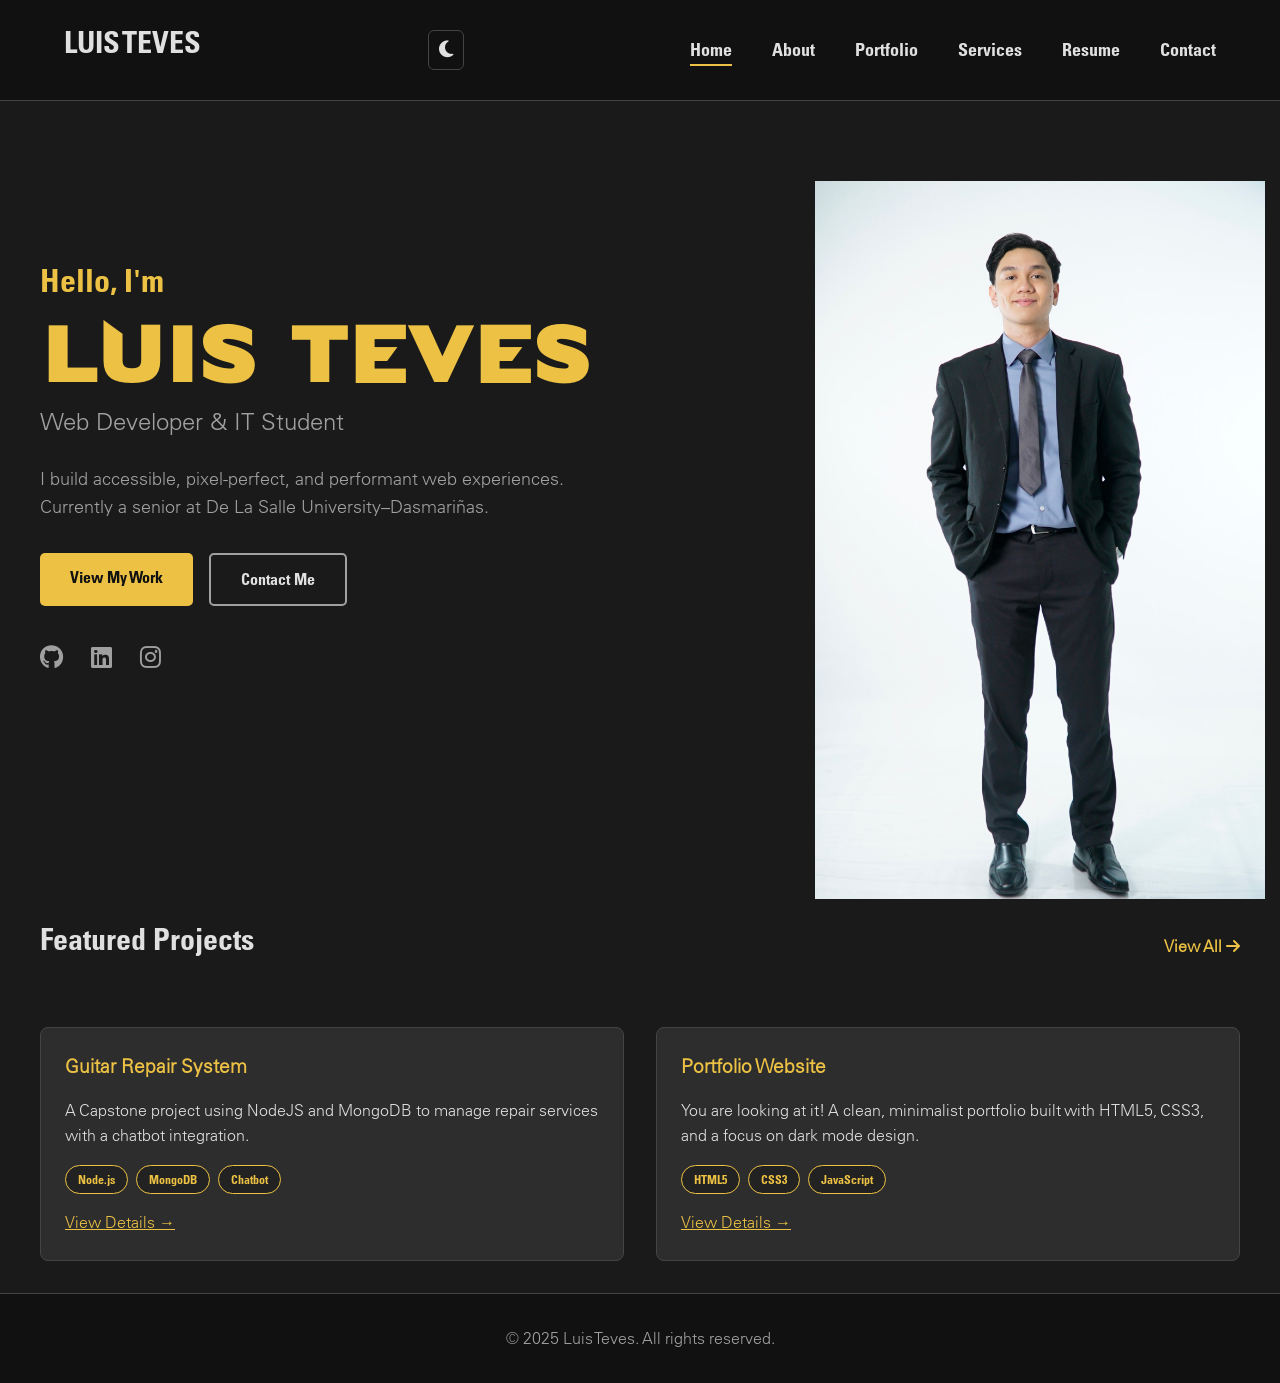
==== index.html @ 1cbe29d7 "Add files via upload" ====
<!DOCTYPE html>
<html lang="en">
<head>
    <meta charset="UTF-8">
    <meta name="viewport" content="width=device-width, initial-scale=1.0">
    <title>Luis Teves | Web Developer & IT Student</title>
    <meta name="description" content="Portfolio of Luis Teves — a web developer and IT student at De La Salle University–Dasmariñas building accessible, pixel-perfect web experiences.">
    <meta property="og:title" content="Luis Teves | Web Developer & IT Student">
    <meta property="og:description" content="Building accessible, pixel-perfect, and performant web experiences.">
    <meta property="og:type" content="website">
    <meta property="og:url" content="https://teyveys.github.io">
    <meta property="og:image" content="assets/images/luis-formal.jpeg">
    <meta name="twitter:card" content="summary_large_image">
    <link rel="icon" type="image/svg+xml" href="assets/favicon.svg">
    <link rel="stylesheet" href="css/style.css">
    <link rel="stylesheet" href="https://cdnjs.cloudflare.com/ajax/libs/font-awesome/6.5.1/css/all.min.css">
</head>

<body>
    <nav class="navbar">
        <h2>LUIS TEVES</h2>
        <div class="nav-actions">
            <button id="theme-toggle" aria-label="Toggle theme"><i class="fa-solid fa-moon"></i></button>
            <button class="hamburger" id="hamburger" aria-label="Menu">
                <span></span><span></span><span></span>
            </button>
        </div>
        <ul class="nav-links">
            <li><a href="index.html" class="active">Home</a></li>
            <li><a href="pages/about.html">About</a></li>
            <li><a href="pages/projects.html">Portfolio</a></li>
            <li><a href="pages/services.html">Services</a></li>
            <li><a href="pages/resume.html">Resume</a></li>
            <li><a href="pages/contact.html">Contact</a></li>
        </ul>
    </nav>

    <header class="hero-section container fade-in">
        <div class="hero-text">
            <h4>Hello, I'm</h4>
            <h1>Luis Teves</h1>
            <h3 class="highlight">Web Developer & IT Student</h3>
            <p>
                I build accessible, pixel-perfect, and performant web experiences. 
                Currently a senior at De La Salle University–Dasmariñas.
            </p>
            
            <div class="hero-buttons">
                <a href="pages/projects.html" class="btn btn-primary">View My Work</a>
                <a href="pages/contact.html" class="btn btn-secondary">Contact Me</a>
            </div>

            <div class="social-icons">
                <a href="https://github.com/teyveys" target="_blank" rel="noopener" aria-label="GitHub"><i class="fa-brands fa-github"></i></a>
                <a href="https://www.linkedin.com/in/luis-teves-995ab5284/" target="_blank" rel="noopener" aria-label="LinkedIn"><i class="fa-brands fa-linkedin"></i></a>
                <a href="https://www.instagram.com/luuisteves/" target="_blank" rel="noopener" aria-label="Instagram"><i class="fa-brands fa-instagram"></i></a>
            </div>
        </div>

        <div class="hero-image">
            <img src="assets/images/luis-formal.jpeg" alt="Luis Teves">
        </div>
    </header>

    <section class="container" id="featured">
        <div class="section-header fade-in">
            <h2>Featured Projects</h2>
            <a href="pages/projects.html" class="view-all">View All <i class="fa-solid fa-arrow-right"></i></a>
        </div>

        <div class="project-grid">
            <div class="project-card fade-in">
                <h3>Guitar Repair System</h3>
                <p>A Capstone project using NodeJS and MongoDB to manage repair services with a chatbot integration.</p>
                <div class="tech-badges">
                    <span class="tech-badge">Node.js</span>
                    <span class="tech-badge">MongoDB</span>
                    <span class="tech-badge">Chatbot</span>
                </div>
                <a href="pages/projects.html" style="color: var(--accent)">View Details &rarr;</a>
            </div>

            <div class="project-card fade-in">
                <h3>Portfolio Website</h3>
                <p>You are looking at it! A clean, minimalist portfolio built with HTML5, CSS3, and a focus on dark mode design.</p>
                <div class="tech-badges">
                    <span class="tech-badge">HTML5</span>
                    <span class="tech-badge">CSS3</span>
                    <span class="tech-badge">JavaScript</span>
                </div>
                <a href="pages/projects.html" style="color: var(--accent)">View Details &rarr;</a>
            </div>
        </div>
    </section>

    <footer>
        <p>&copy; 2025 Luis Teves. All rights reserved.</p>
    </footer>

    <button id="back-to-top" aria-label="Back to top"><i class="fa-solid fa-arrow-up"></i></button>

    <div class="lightbox-overlay" id="lightbox-overlay">
        <button id="lightbox-close" aria-label="Close">&times;</button>
        <img id="lightbox-img" src="" alt="Enlarged view">
    </div>

    <script src="js/script.js"></script>
</body>
</html>
---- css/style.css ----
/* ==== VARIABLES for Minimalist Gray Theme ==== */
:root {
    --bg-color: #1a1a1a;        
    --nav-bg: #111111;          
    --card-bg: #2d2d2d;        
    --text-main: #e0e0e0;       
    --text-muted: #a0a0a0;      
    --accent: #edc244;          
    --border-color: #444;
    --input-bg: #222;
    --shadow: rgba(0,0,0,0.3);
    --font-heading: "Dark Universe", sans-serif;
    --font-body: "UniversLight", sans-serif;
    --font-bold: "UniversBold", sans-serif;
}

.light-theme {
    --bg-color: #f5f5f5;
    --nav-bg: #ffffff;
    --card-bg: #ffffff;
    --text-main: #222222;
    --text-muted: #666666;
    --accent: #c9a227;
    --border-color: #ddd;
    --input-bg: #f0f0f0;
    --shadow: rgba(0,0,0,0.1);
}

* {
    margin: 0;
    padding: 0;
    box-sizing: border-box;
}

html, body {
    width: 100%;
    background-color: var(--bg-color);
    color: var(--text-main);
    font-family: var(--font-body);
    line-height: 1.6;
    overflow-x: hidden;
}

/* ==== FONTS ==== */
@font-face {
  font-family: "Dark Universe";
  src: url("../assets/fonts/dark-universe/Darkuniverse-axpAo.otf") format("truetype");
}

@font-face {
  font-family: "UniversBold";
  src: url("../assets/fonts/univers/UniversCnBold.ttf") format("truetype");
  font-weight: normal;
  font-style: normal;
}

@font-face {
  font-family: "UniversRegular";
  src: url("../assets/fonts/univers/UniversCnRg.ttf") format("truetype");
  font-weight: normal;
  font-style: normal;
}

@font-face {
  font-family: "UniversLight";
  src: url("../assets/fonts/univers/UniversLight.ttf") format("truetype");
  font-weight: normal;
  font-style: normal;
}

h1 {
    font-family: var(--font-heading);
    font-size: 60px;
    text-align: center;
    margin: 32px 0;
    color: var(--accent);
}

h2 {
    font-family: var(--font-bold);
    font-size: 30px;
    margin-bottom: 1rem;
    color: var(--text-main);
}

/* ==== NAVBAR ==== */
.navbar {
    display: flex;
    align-items: center;
    justify-content: space-between;
    background-color: var(--nav-bg);
    padding: 18px 5%;
    border-bottom: 1px solid var(--border-color);
    position: relative;
}

.nav-links {
    list-style: none;
    display: flex;
    gap: 40px; 
}

.nav-links a {
    color: var(--text-main);
    text-decoration: none;
    font-family: var(--font-bold);
    font-size: 18px;
    position: relative;
    padding: 5px 0;
}

.nav-links a::after {
    content: "";
    position: absolute;
    left: 0;
    bottom: 0;
    width: 0%;
    height: 2px;
    background-color: var(--accent);
    transition: width 0.3s ease;
}

.nav-links a:hover::after,
.nav-links li a.active::after {
    width: 100%;
}

/* ==== THEME TOGGLE & HAMBURGER ==== */
.nav-actions {
    display: flex;
    align-items: center;
    gap: 12px;
}

#theme-toggle {
    background: none;
    border: 1px solid var(--border-color);
    color: var(--text-main);
    font-size: 1.2rem;
    padding: 8px 10px;
    border-radius: 6px;
    cursor: pointer;
    transition: all 0.3s ease;
}

#theme-toggle:hover {
    border-color: var(--accent);
    color: var(--accent);
}

.hamburger {
    display: none;
    flex-direction: column;
    gap: 5px;
    background: none;
    border: none;
    cursor: pointer;
    padding: 4px;
}

.hamburger span {
    display: block;
    width: 25px;
    height: 2px;
    background: var(--text-main);
    border-radius: 2px;
    transition: all 0.3s ease;
}

.hamburger.active span:nth-child(1) {
    transform: rotate(45deg) translate(5px, 5px);
}

.hamburger.active span:nth-child(2) {
    opacity: 0;
}

.hamburger.active span:nth-child(3) {
    transform: rotate(-45deg) translate(5px, -5px);
}

/* ==== LAYOUT UTILITIES ==== */
.container {
    max-width: 1200px;
    margin: 0 auto;
    padding-top: 16px;
}

section {
    margin-bottom: 4rem;
}

/* ==== PROJECT GRID (For pages/projects.html) ==== */
.project-grid {
    display: grid;
    grid-template-columns: repeat(auto-fit, minmax(300px, 1fr));
    gap: 2rem;
    padding: 2rem 0;
}

.project-card {
    background-color: var(--card-bg);
    padding: 1.5rem;
    border-radius: 8px;
    border: 1px solid var(--border-color);
    transition: transform 0.3s ease, box-shadow 0.3s ease;
}

.project-card:hover {
    box-shadow: 0 8px 25px var(--shadow);
}

.project-card:hover {
    transform: translateY(-5px);
    border-color: var(--accent);
}

.project-card h3 {
    margin-bottom: 1rem;
    color: var(--accent);
}

/* ==== PROJECT THUMBNAILS ==== */
.project-thumb {
    width: 100%;          
    height: 200px;       
    object-fit: cover;    
    border-radius: 8px;  
    margin-bottom: 1.5rem;
    border: 1px solid var(--border-color); 
    transition: transform 0.3s ease;
    cursor: pointer;
}


/* Optional: Slight zoom on the image when hovering the card */
.project-card:hover .project-thumb {
    transform: scale(1.03);
}

/* ==== TECH STACK BADGES ==== */
.tech-badges {
    display: flex;
    flex-wrap: wrap;
    gap: 0.5rem;
    margin: 1rem 0;
}

.tech-badge {
    background: var(--input-bg);
    color: var(--accent);
    font-size: 0.75rem;
    padding: 4px 12px;
    border-radius: 50px;
    border: 1px solid var(--accent);
    font-family: var(--font-bold);
}

.project-links {
    display: flex;
    gap: 1rem;
    margin-top: 0.5rem;
}

.project-links a {
    color: var(--text-muted);
    text-decoration: none;
    font-size: 0.9rem;
    font-family: var(--font-bold);
    transition: color 0.3s;
}

.project-links a:hover {
    color: var(--accent);
}

/* ==== FILTER TABS ==== */
.filter-tabs {
    display: flex;
    justify-content: center;
    gap: 0.8rem;
    margin-bottom: 2rem;
    flex-wrap: wrap;
}

.filter-tab {
    background: none;
    border: 1px solid var(--border-color);
    color: var(--text-muted);
    padding: 8px 20px;
    border-radius: 50px;
    cursor: pointer;
    font-family: var(--font-bold);
    font-size: 0.9rem;
    transition: all 0.3s ease;
}

.filter-tab:hover,
.filter-tab.active {
    border-color: var(--accent);
    color: var(--accent);
    background: var(--input-bg);
}

/* ==== RESUME SECTION (For pages/about.html or resume) ==== */
.resume-container {
    background-color: var(--card-bg);
    padding: 2rem;
    border-radius: 8px;
    text-align: center;
}

.btn-download {
    display: inline-block;
    background-color: var(--accent);
    color: var(--nav-bg);
    padding: 12px 24px;
    text-decoration: none;
    font-weight: bold;
    border-radius: 4px;
    margin-bottom: 20px;
    transition: background 0.3s;
}

.btn-download:hover {
    background-color: #fff;
}

/* ==== FOOTER ==== */
footer {
    background-color: var(--nav-bg);
    color: var(--text-muted);
    text-align: center;
    padding: 2rem;
    margin-top: auto; 
    border-top: 1px solid var(--border-color);
}

/* ==== CONTACT PAGE STYLES ==== */
.contact-grid {
    display: grid;
    grid-template-columns: repeat(auto-fit, minmax(250px, 1fr));
    gap: 1.5rem;
    max-width: 800px; 
    margin: 0 auto;
    padding-bottom: 30px;  
}

.contact-card {
    background-color: var(--card-bg);
    padding: 2rem;
    border-radius: 8px;
    text-align: center;
    text-decoration: none; 
    border: 1px solid var(--border-color);
    transition: all 0.3s ease;
    display: flex;
    flex-direction: column;
    align-items: center;
    justify-content: center;
}

/* ==== CONTACT ICONS STYLING ==== */

/* Style the Icon (<i> tag) */
.contact-card i {
    font-size: 3rem; 
    margin-bottom: 1rem;
    color: var(--text-main);
    transition: transform 0.3s ease, color 0.3s ease;
}

/* Hover Effect: Icon turns Gold and floats up */
.contact-card:hover i {
    color: var(--accent);
    transform: scale(1.1); 
}

/* Make the text smaller/subtle since the icon does the talking */
.contact-card p {
    font-family: var(--font-bold);
    color: var(--text-muted);
}

.contact-card p {
    color: var(--text-muted);
    font-size: 0.9rem;
}

/* Hover Effect: Gold Border and Text */
.contact-card:hover {
    border-color: var(--accent);
    transform: translateY(-5px);
    background-color: var(--input-bg);
}

.contact-card:hover h3 {
    color: var(--accent);
}

/* ==== HERO SECTION ==== */
.hero-section {
    display: flex;
    align-items: flex-start;
    justify-content: space-between;
    min-height: 72vh; 
    padding-top: 80px;
}

/* Left Side: Text */
.hero-text {
    flex: 1;
    max-width: 600px;
    padding-top: 74px;
}

.hero-text h4 {
    color: var(--accent);
    font-size: 2rem;
    font-family: var(--font-bold);
    margin-bottom: 0.5rem;
}

.hero-text h1 {
    text-align: left; 
    margin: 0;
    font-size: 5rem;
    line-height: 1.1;
}

.hero-text .highlight {
    color: var(--text-muted);
    font-size: 1.5rem;
    margin-bottom: 1.5rem;
    font-weight: normal;
}

.hero-text p {
    color: var(--text-muted);
    margin-bottom: 2rem;
    font-size: 1.1rem;
    max-width: 90%;
}

/* Right Side: Image */
.hero-image {
    flex: 1;
    display: flex;
    justify-content: center;
    position: relative;
    transform: translateX(100px);
}

.hero-image img {
    width: 100%;
    max-width: 450px;
}

/* ==== BUTTONS ==== */
.hero-buttons {
    display: flex;
    gap: 1rem;
    margin-bottom: 2rem;
}

.btn {
    padding: 12px 30px;
    border-radius: 5px;
    text-decoration: none;
    font-weight: bold;
    font-family: var(--font-bold);
    transition: all 0.3s ease;
}

/* Primary Button (Gold) */
.btn-primary {
    background-color: var(--accent);
    color: #111;
}

.btn-primary:hover {
    background-color: #fff;
    transform: translateY(-3px);
}

/* Secondary Button (Outline) */
.btn-secondary {
    border: 2px solid var(--text-muted);
    color: var(--text-main);
}

.btn-secondary:hover {
    border-color: var(--accent);
    color: var(--accent);
    transform: translateY(-3px);
}

/* ==== SOCIAL ICONS (HERO) ==== */
.social-icons a {
    color: var(--text-muted);
    font-size: 1.5rem;
    margin-right: 1.5rem;
    transition: color 0.3s;
}

.social-icons a:hover {
    color: var(--accent);
}

/* ==== SECTION HEADER (Featured Projects) ==== */
.section-header {
    display: flex;
    justify-content: space-between;
    align-items: center;
    margin-bottom: 1rem;
}

.view-all {
    color: var(--accent);
    text-decoration: none;
    font-weight: bold;
    transition: margin-right 0.3s;
}

.view-all:hover {
    margin-right: -5px; 
}

/* ==== SERVICES WORKFLOW ==== */
.workflow-container {
    display: flex;
    justify-content: space-between;
    flex-wrap: wrap;
    gap: 1rem;
    margin-top: 2rem;
    text-align: center;
}

.step {
    flex: 1;
    min-width: 200px;
    background: var(--input-bg);
    padding: 2rem;
    border-radius: 8px;
    position: relative;
    border: 1px solid var(--border-color);
}

.step span {
    font-size: 3rem;
    font-weight: bold;
    color: #333; /* Dark number in background */
    display: block;
    margin-bottom: -10px;
}

.step h3 {
    color: var(--accent);
    margin-bottom: 0.5rem;
}

/* ==== BACK TO TOP BUTTON ==== */
#back-to-top {
    position: fixed;
    bottom: 30px;
    right: 30px;
    width: 45px;
    height: 45px;
    border-radius: 50%;
    background: var(--accent);
    color: #111;
    border: none;
    font-size: 1.2rem;
    cursor: pointer;
    opacity: 0;
    visibility: hidden;
    transform: translateY(20px);
    transition: all 0.3s ease;
    z-index: 999;
}

#back-to-top.show {
    opacity: 1;
    visibility: visible;
    transform: translateY(0);
}

#back-to-top:hover {
    background: #fff;
    transform: translateY(-3px);
}

/* ==== SCROLL ANIMATIONS ==== */
.fade-in {
    opacity: 0;
    transform: translateY(30px);
    transition: opacity 0.6s ease, transform 0.6s ease;
}

.fade-in-visible {
    opacity: 1;
    transform: translateY(0);
}

/* ==== LIGHTBOX ==== */
.lightbox-overlay {
    position: fixed;
    inset: 0;
    background: rgba(0,0,0,0.85);
    display: flex;
    align-items: center;
    justify-content: center;
    z-index: 9999;
    opacity: 0;
    visibility: hidden;
    transition: all 0.3s ease;
    cursor: pointer;
}

.lightbox-overlay.active {
    opacity: 1;
    visibility: visible;
}

.lightbox-overlay img {
    max-width: 90%;
    max-height: 90%;
    border-radius: 8px;
    border: 2px solid var(--accent);
    cursor: default;
}

#lightbox-close {
    position: absolute;
    top: 20px;
    right: 30px;
    font-size: 2.5rem;
    color: #fff;
    background: none;
    border: none;
    cursor: pointer;
    transition: color 0.3s;
}

#lightbox-close:hover {
    color: var(--accent);
}

/* ==== CONTACT FORM ==== */
.contact-form input, 
.contact-form textarea {
    width: 100%;
    padding: 15px;
    margin-bottom: 1rem;
    background-color: var(--input-bg);
    border: 1px solid var(--border-color);
    color: var(--text-main);
    border-radius: 5px;
    font-family: var(--font-body);
}

.contact-form input:focus, 
.contact-form textarea:focus {
    outline: none;
    border-color: var(--accent);
}

.contact-form .btn-primary {
    width: 100%;
    border: none;
    cursor: pointer;
}

.form-status {
    text-align: center;
    padding: 10px;
    margin-top: 1rem;
    border-radius: 5px;
    font-family: var(--font-bold);
    display: none;
}

.form-status.success {
    display: block;
    background: #1a3a1a;
    color: #8bc34a;
    border: 1px solid #8bc34a;
}

.form-status.error {
    display: block;
    background: #3a1a1a;
    color: #ef5350;
    border: 1px solid #ef5350;
}

.light-theme .form-status.success {
    background: #e8f5e9;
    color: #2e7d32;
    border-color: #2e7d32;
}

.light-theme .form-status.error {
    background: #fbe9e7;
    color: #c62828;
    border-color: #c62828;
}

/* ==== SKILLS TAGS ==== */
.skills-container {
    display: flex;
    flex-wrap: wrap;
    gap: 1rem;
    margin-top: 1rem;
}

.skill-tag {
    background-color: var(--input-bg);
    color: var(--text-main);
    padding: 10px 20px;
    border-radius: 50px; /* Makes them pill-shaped */
    border: 1px solid var(--border-color);
    font-weight: bold;
    transition: all 0.3s ease;
}

.skill-tag:hover {
    border-color: var(--accent);
    color: var(--accent);
    transform: translateY(-3px);
}

/* ==== TIMELINE (Vertical Line) ==== */
.timeline {
    position: relative;
    border-left: 2px solid var(--border-color); 
    margin-left: 10px;
    padding-left: 30px;
}

.timeline-item {
    margin-bottom: 3rem;
    position: relative;
}

/* The Dot on the line */
.timeline-item::before {
    content: "";
    position: absolute;
    left: -36px; 
    top: 5px;
    width: 12px;
    height: 12px;
    background-color: var(--accent);
    border-radius: 50%;
    border: 2px solid var(--bg-color);
}

.timeline-date {
    font-family: var(--font-bold);
    color: var(--accent);
    font-size: 0.9rem;
    margin-bottom: 0.5rem;
}

.timeline-content h3 {
    margin: 0;
    font-size: 1.2rem;
}

.timeline-content h4 {
    color: var(--text-muted);
    font-size: 1rem;
    margin-bottom: 0.5rem;
    font-weight: normal;
}

/* ==== PRINT SETTINGS (MAKES THE PDF) ==== */
@media print {
    /* Hide the Navigation, Footer, Buttons, and Title */
    .navbar, 
    footer, 
    .btn-download, 
    .resume-btn-container,
    .resume-title { 
        display: none !important; 
    }

    /* Reset Background colors to White for printing */
    body, html {
        background-color: #ffffff;
        color: #000;
        width: 100%;
        margin: 0;
        padding: 0;
    }

    /* Expand the resume paper to fill the printed page */
    .container {
        width: 100%;
        max-width: 100%;
        margin: 0;
        padding: 0;
    }

    .resume-paper {
        background-color: #ffffff !important; /* Remove gray background */
        border: none !important; /* Remove border */
        width: 100%;
        max-width: 100%;
        padding: 0 !important;
        margin: 0 !important;
        box-shadow: none;
    }

    /* Ensure links don't look blue/underlined in print */
    a {
        text-decoration: none;
        color: #000;
    }
}

/* ==== MOBILE RESPONSIVENESS ==== */
@media screen and (max-width: 768px) {
    
    /* 1. Stack the Navbar */
    .nav-wrapper {
        flex-direction: column;
        gap: 20px;
    }

    .hamburger {
        display: flex;
    }

    .nav-links {
        position: absolute;
        top: 100%;
        left: 0;
        right: 0;
        flex-direction: column;
        background: var(--nav-bg);
        gap: 0;
        padding: 0;
        max-height: 0;
        overflow: hidden;
        transition: max-height 0.3s ease;
        border-bottom: 1px solid var(--border-color);
        z-index: 100;
    }

    .nav-links.nav-open {
        max-height: 400px;
    }

    .nav-links li {
        width: 100%;
    }

    .nav-links a {
        display: block;
        padding: 15px 5%;
        border-top: 1px solid var(--border-color);
    }

    .nav-links a::after {
        display: none;
    }

    /* 2. Stack the Hero Section (Text on top, Image below) */
    .hero-section {
        flex-direction: column-reverse;
        align-items: center;
        text-align: center;
        padding-top: 2rem;
        min-height: auto;
    }

    .hero-text {
        padding-top: 20px;
        text-align: center;
        max-width: 100%;
    }

    .hero-text h1 {
        font-size: 3rem;
        text-align: center;
    }

    .hero-text h4 {
        font-size: 1.5rem;
    }

    .hero-text .highlight {
        font-size: 1.2rem;
    }

    .hero-text p {
        margin: 0 auto 2rem auto;
        max-width: 100%;
    }

    .hero-buttons {
        justify-content: center;
    }

    .social-icons {
        justify-content: center;
        display: flex;
        margin-bottom: 2rem;
    }

    .hero-image {
        transform: none;
        padding-left: 0;
        margin-bottom: 2rem;
        justify-content: center;
    }

    .hero-image img {
        max-width: 300px;
    }
    
    /* 3. Stack the Contact Section */
    .contact-layout {
        flex-direction: column;
    }

    #back-to-top {
        bottom: 15px;
        right: 15px;
        width: 40px;
        height: 40px;
        font-size: 1rem;
    }
}
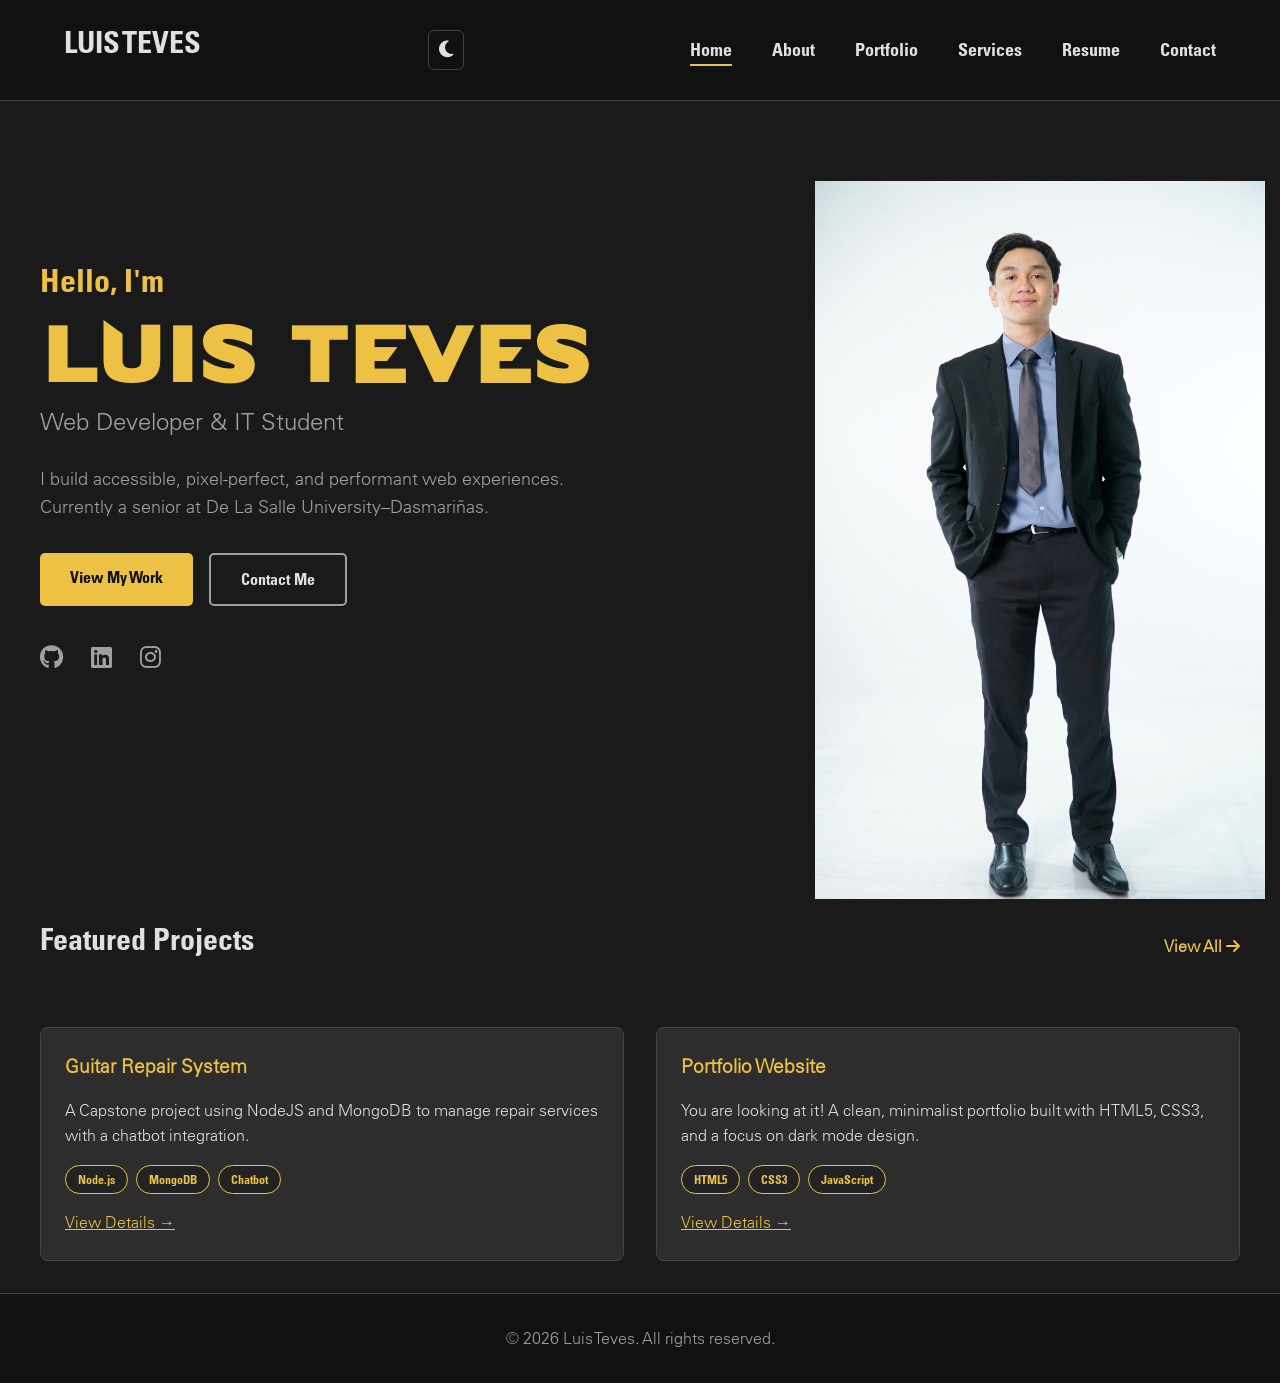
==== commit cd6d2415: "updated footer" ====
--- a/index.html
+++ b/index.html
@@ -94,7 +94,7 @@
     </section>
 
     <footer>
-        <p>&copy; 2025 Luis Teves. All rights reserved.</p>
+        <p>&copy; 2026 Luis Teves. All rights reserved.</p>
     </footer>
 
     <button id="back-to-top" aria-label="Back to top"><i class="fa-solid fa-arrow-up"></i></button>
